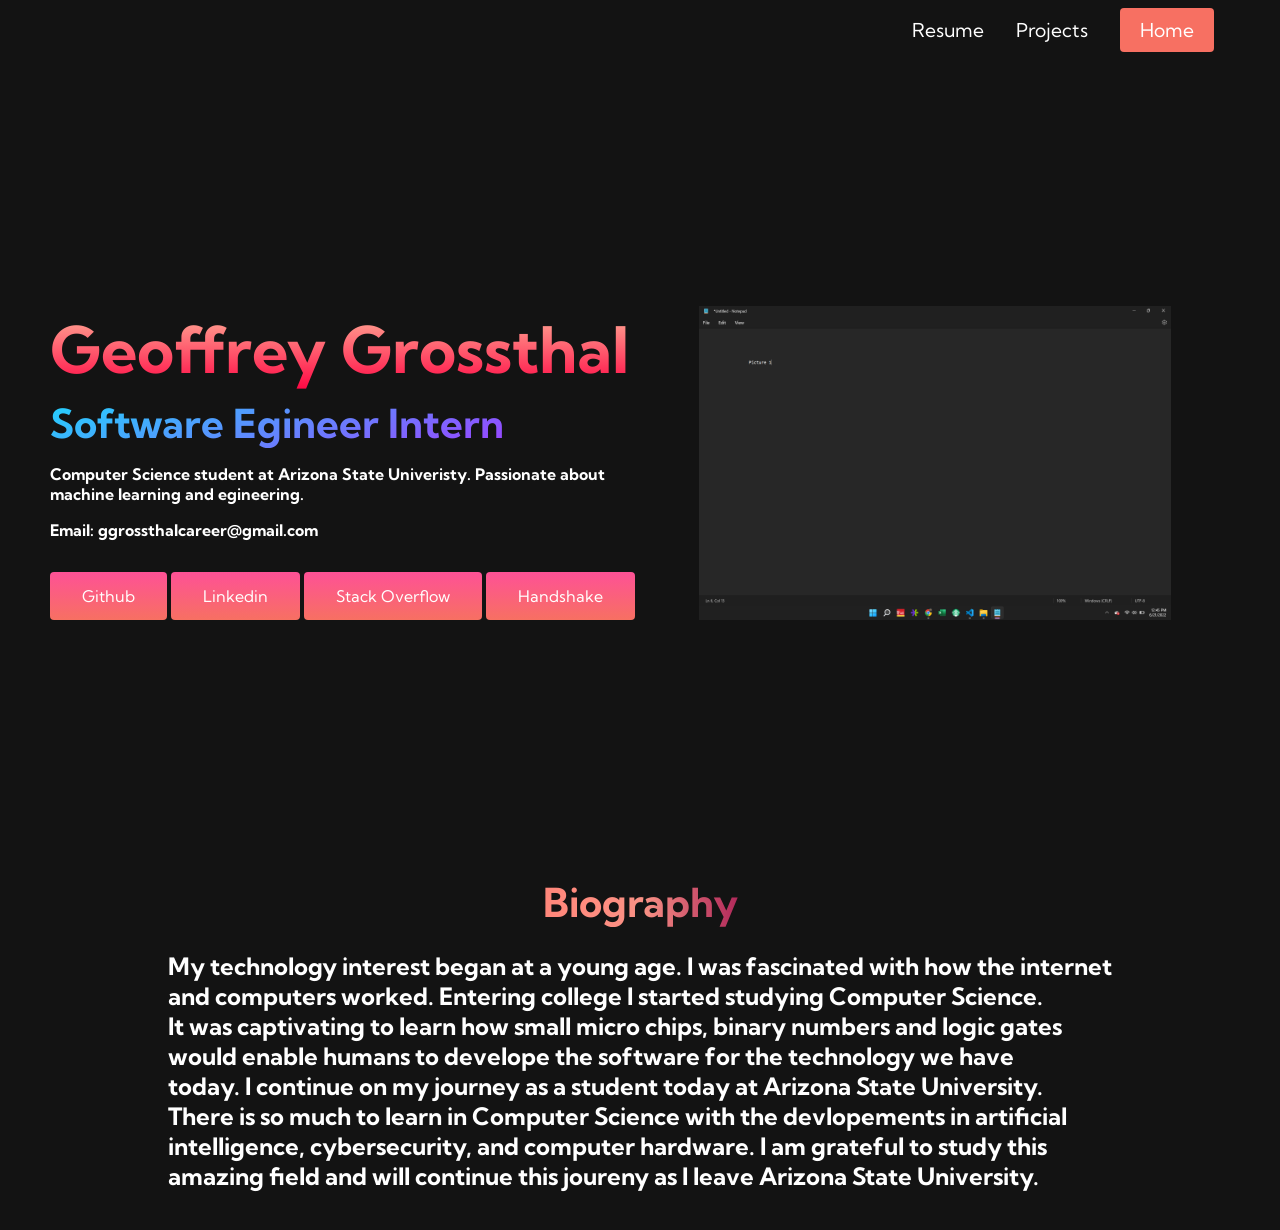
==== index.html @ 455f2c2e "First Commit" ====
<!--
  Programmer: Geoffrey Grossthal
  Program:    My personal website
  Date:       6/22/2022
  -->

<!DOCTYPE html>

<html lang="en">

  <!--Meta data used by the document-->
  <head> 
    <meta charset="UTF-8" />
    <meta name="viewport" content="width=device-width, initial-scale=1.0" />
    
    <!--Title of page-->
    <title>Geoffrey Grossthal</title>

    <!--Includes styles from styles.css-->
    <link rel="stylesheet" href="styles.css" />
     
    <!--Includes styles from fontawesome-->
    <link
      rel="stylesheet"
      href="https://use.fontawesome.com/releases/v5.14.0/css/all.css"
      integrity="sha384-HzLeBuhoNPvSl5KYnjx0BT+WB0QEEqLprO+NBkkk5gbc67FTaL7XIGa2w1L0Xbgc"
      crossorigin="anonymous"
    />

    <!--Includes styles from googleapis-->
    <link
      href="https://fonts.googleapis.com/css2?family=Kumbh+Sans:wght@400;700&display=swap"
      rel="stylesheet"
    />
  </head>

  

  <!-- Body of the web site -->
  <body>

    <!--Navigation bar on top-->
    <nav class="navbar">
      <div class="navbar__container">
        <div class="navbar__toggle" id="mobile-menu">
          <span class="bar"></span> <span class="bar"></span>
          <span class="bar"></span>
        </div>
        <ul class="navbar__menu">
          <li class="navbar__item">
            <a href="/resume.html" class="navbar__links">Resume</a>
          </li>
          <li class="navbar__item">
            <a href="/tech.html" class="navbar__links">Projects</a>
          </li>
          <li class="navbar__btn">
            <a href="/" class="button">Home</a>
          </li>
        </ul>
      </div>
    </nav>

    <!-- Home page introduction -->
    <div class="main">
      <div class="main__container">
        <div class="main__content">
          <h1>Geoffrey Grossthal</h1>
          <h2>Software Egineer Intern</h2>
          <p>Computer Science student at Arizona State Univeristy.
             Passionate about machine learning and egineering.
          </p>
          <p>Email: ggrossthalcareer@gmail.com</p>
          <button class="main__btn"><a href="https://github.com/geoffreygrossthal">Github</a></button>
          <button class="main__btn"><a href="https://www.linkedin.com/in/geoffrey-grossthal-615251238">Linkedin</a></button>
          <button class="main__btn"><a href="https://stackoverflow.com/users/12398765/geoffrey-grossthal">Stack Overflow</a></button>
          <button class="main__btn"><a href="#">Handshake</a></button>
        </div>
        <div class="main__img--container">
          <img id="main__img" src="images/pic1.png" />
        </div>
      </div>
    </div>
    
    <!--Bottom message -->
    <div class="biography">
      <h1>Biography</h1>
      <p>My technology interest began at a young age. I was fascinated with how the internet
        <br>and computers worked. Entering college I started studying Computer Science.
        <br>It was captivating to learn how small micro chips, binary numbers and logic gates
        <br>would enable humans to develope the software for the technology we have
        <br>today. I continue on my journey as a student today at Arizona State University. 
        <br>There is so much to learn in Computer Science with the devlopements in artificial
        <br>intelligence, cybersecurity, and computer hardware. I am grateful to study this
        <br>amazing field and will continue this joureny as I leave Arizona State University. 
      </p>
    </div>

    <script src="app.js"></script>
  </body>
</html>
---- styles.css ----
* {
  box-sizing: border-box;
  margin: 0;
  padding: 0;
  font-family: 'Kumbh Sans', sans-serif;
}

.navbar {
  background: #131313;
  height: 60px;
  display: flex;
  justify-content: center;
  align-items: center;
  font-size: 1.2rem;
  position: sticky;
  top: 0;
  z-index: 999;
}

.navbar__container {
  display: flex;
  justify-content: space-between;
  height: 80px;
  z-index: 1;
  width: 100%;
  max-width: 1300px;
  margin-right: auto;
  margin-left: auto;
  padding-right: 50px;
  padding-left: 50px;
}

.navbar__menu {
  display: flex;
  align-items: center;
  list-style: none;
  text-align: center;
}

.navbar__item {
  height: 80px;
}

.navbar__links {
  color: #fff;
  display: flex;
  align-items: center;
  justify-content: center;
  text-decoration: none;
  padding: 0 1rem;
  height: 100%;
}

.navbar__btn {
  display: flex;
  justify-content: center;
  align-items: center;
  padding: 0 1rem;
  width: 100%;
}

.button {
  display: flex;
  justify-content: center;
  align-items: center;
  text-decoration: none;
  padding: 10px 20px;
  height: 100%;
  width: 100%;
  border: none;
  outline: none;
  border-radius: 4px;
  background: #f77062;
  color: #fff;
}

.button:hover {
  background: #4837ff;
  transition: all 0.3s ease;
}

.navbar__links:hover {
  color: #f77062;
  transition: all 0.3s ease;
}

@media screen and (max-width: 960px) {
  .navbar__container {
    display: flex;
    justify-content: space-between;
    height: 80px;
    z-index: 1;
    width: 100%;
    max-width: 1300px;
    padding: 0;
  }

  .navbar__menu {
    display: grid;
    grid-template-columns: auto;
    margin: 0;
    width: 100%;
    position: absolute;
    top: -1000px;
    opacity: 1;
    transition: all 0.5s ease;
    height: 50vh;
    z-index: -1;
  }

  .navbar__menu.active {
    background: #131313;
    top: 100%;
    opacity: 1;
    transition: all 0.5s ease;
    z-index: 99;
    height: 50vh;
    font-size: 1.6rem;
  }

  .navbar__toggle .bar {
    width: 25px;
    height: 3px;
    margin: 5px auto;
    transition: all 0.3s ease-in-out;
    background: #fff;
  }

  .navbar__item {
    width: 100%;
  }

  .navbar__links {
    text-align: center;
    padding: 2rem;
    width: 100%;
    display: table;
  }

  .navbar__btn {
    padding-bottom: 2rem;
  }

  .button {
    display: flex;
    justify-content: center;
    align-items: center;
    width: 80%;
    height: 80px;
    margin: 0;
  }

  #mobile-menu {
    position: absolute;
    top: 20%;
    right: 5%;
    transform: translate(5%, 20%);
  }

  .navbar__toggle .bar {
    display: block;
    cursor: pointer;
  }

  #mobile-menu.is-active .bar:nth-child(2) {
    opacity: 0;
  }

  #mobile-menu.is-active .bar:nth-child(1) {
    transform: translateY(8px) rotate(45deg);
  }

  #mobile-menu.is-active .bar:nth-child(3) {
    transform: translateY(-8px) rotate(-45deg);
  }
}

/* Main Content CSS */
.main {
  background-color: #141414;
}

.main__container {
  display: grid;
  grid-template-columns: 1fr 1fr;
  align-items: center;
  justify-self: center;
  margin: 0 auto;
  height: 90vh;
  background-color: #131313;
  z-index: 1;
  width: 100%;
  max-width: 1300px;
  padding-right: 50px;
  padding-left: 50px;
}

.main__content {
  color: #fff;
  width: 100%;
}

.main__content h1 {
  font-size: 4rem;
  background-color: #ff8177;
  background-image: linear-gradient(to top, #ff0844 0%, #ffb199 100%);
  background-size: 100%;
  -webkit-background-clip: text;
  -moz-background-clip: text;
  -webkit-text-fill-color: transparent;
  -moz-text-fill-color: transparent;
}

.main__content h2 {
  font-size: 2.5rem;
  margin-top: 10px;
  background-color: #ff8177;
  background-image: linear-gradient(-20deg, #b721ff 0%, #21d4fd 100%);
  background-size: 100%;
  -webkit-background-clip: text;
  -moz-background-clip: text;
  -webkit-text-fill-color: transparent;
  -moz-text-fill-color: transparent;
}

.main__content p {
  margin-top: 1rem;
  font-size: 1rem;
  font-weight: 700;
}

.main__btn {
  font-size: 1rem;
  background-image: linear-gradient(to top, #f77062 0%, #fe5196 100%);
  padding: 14px 32px;
  border: none;
  border-radius: 4px;
  color: #fff;
  margin-top: 2rem;
  cursor: pointer;
  position: relative;
  transition: all 0.35s;
  outline: none;
}

.main__btn a {
  position: relative;
  z-index: 2;
  color: #fff;
  text-decoration: none;
}

.main__btn:after {
  position: absolute;
  content: '';
  top: 0;
  left: 0;
  width: 0;
  height: 100%;
  background: #4837ff;
  transition: all 0.35s;
  border-radius: 4px;
}

.main__btn:hover {
  color: #fff;
}

.main__btn:hover:after {
  width: 100%;
}

.main__img--container {
  text-align: center;
}

#main__img {
  height: 80%;
  width: 80%;
}

/* Mobile Responsive */
@media screen and (max-width: 768px) {
  .main__container {
    display: grid;
    grid-template-columns: auto;
    align-items: center;
    justify-self: center;
    width: 100%;
    margin: 0 auto;
    height: 90vh;
  }

  .main__content {
    text-align: center;
    margin-bottom: 4rem;
  }

  .main__content h1 {
    font-size: 2.5rem;
    margin-top: 2rem;
  }

  .main__content h2 {
    font-size: 3rem;
  }

  .main__content p {
    margin-top: 1rem;
    font-size: 1.5rem;
  }
}

@media screen and (max-width: 480px) {
  .main__content h1 {
    font-size: 2rem;
    margin-top: 3rem;
  }

  .main__content h2 {
    font-size: 2rem;
  }

  .main__content p {
    margin-top: 2rem;
    font-size: 1.5rem;
  }

  .main__btn {
    padding: 12px 36px;
    margin: 2.5rem 0;
  }
}

/* Biography Section */
.biography {
  background: #131313;
  display: flex;
  flex-direction: column;
  justify-content: center;
  align-items: center;
  height: 40vh;
}

.biography h1 {
  background-color: #ff8177;
  background-image: linear-gradient(
    to right,
    #ff8177 0%,
    #ff867a 0%,
    #ff8c7f 21%,
    #f99185 52%,
    #cf556c 78%,
    #b12a5b 100%
  );
  background-size: 100%;
  -webkit-background-clip: text;
  -moz-background-clip: text;
  -webkit-text-fill-color: transparent;
  -moz-text-fill-color: transparent;
  margin-bottom: 1rem;
  font-size: 2.5rem;
}

.biography p {
  margin-top: 0.5rem;
  margin-bottom: 2rem;
  font-size: 1.5rem;
  font-weight: 700;
  color: #fff;
}

@media screen and (max-width: 960px) {
  .biography {
    height: 1600px;
  }

  .biography h1 {
    font-size: 2rem;
    margin-top: 12rem;
  }
}

@media screen and (max-width: 480px) {
  .biography {
    height: 1400px;
  }

  .biography h1 {
    font-size: 1.2rem;
  }

  .biography p {
    margin-top: 1rem;
    font-size: 1.5rem;
  }
}



/* Resume CSS */
.resume {
  background-color: #141414;
}

.resume__container {
  display: grid;
  grid-template-columns: 1fr 1fr;
  align-items: center;
  justify-self: center;
  margin: 0 auto;
  height: 120vh;
  background-color: #131313;
  z-index: 1;
  width: 100%;
  max-width: 1300px;
  padding-right: 50px;
  padding-left: 50px;
}

.resume__content {
  color: #fff;
  width: 100%;
}

.resume__content h1 {
  font-size: 4rem;
  background-color: #ff8177;
  background-image: linear-gradient(to top, #ff0844 0%, #ffb199 100%);
  background-size: 100%;
  -webkit-background-clip: text;
  -moz-background-clip: text;
  -webkit-text-fill-color: transparent;
  -moz-text-fill-color: transparent;
}

.resume__content p {
  margin-top: 1rem;
  font-size: 1rem;
  font-weight: 700;
}
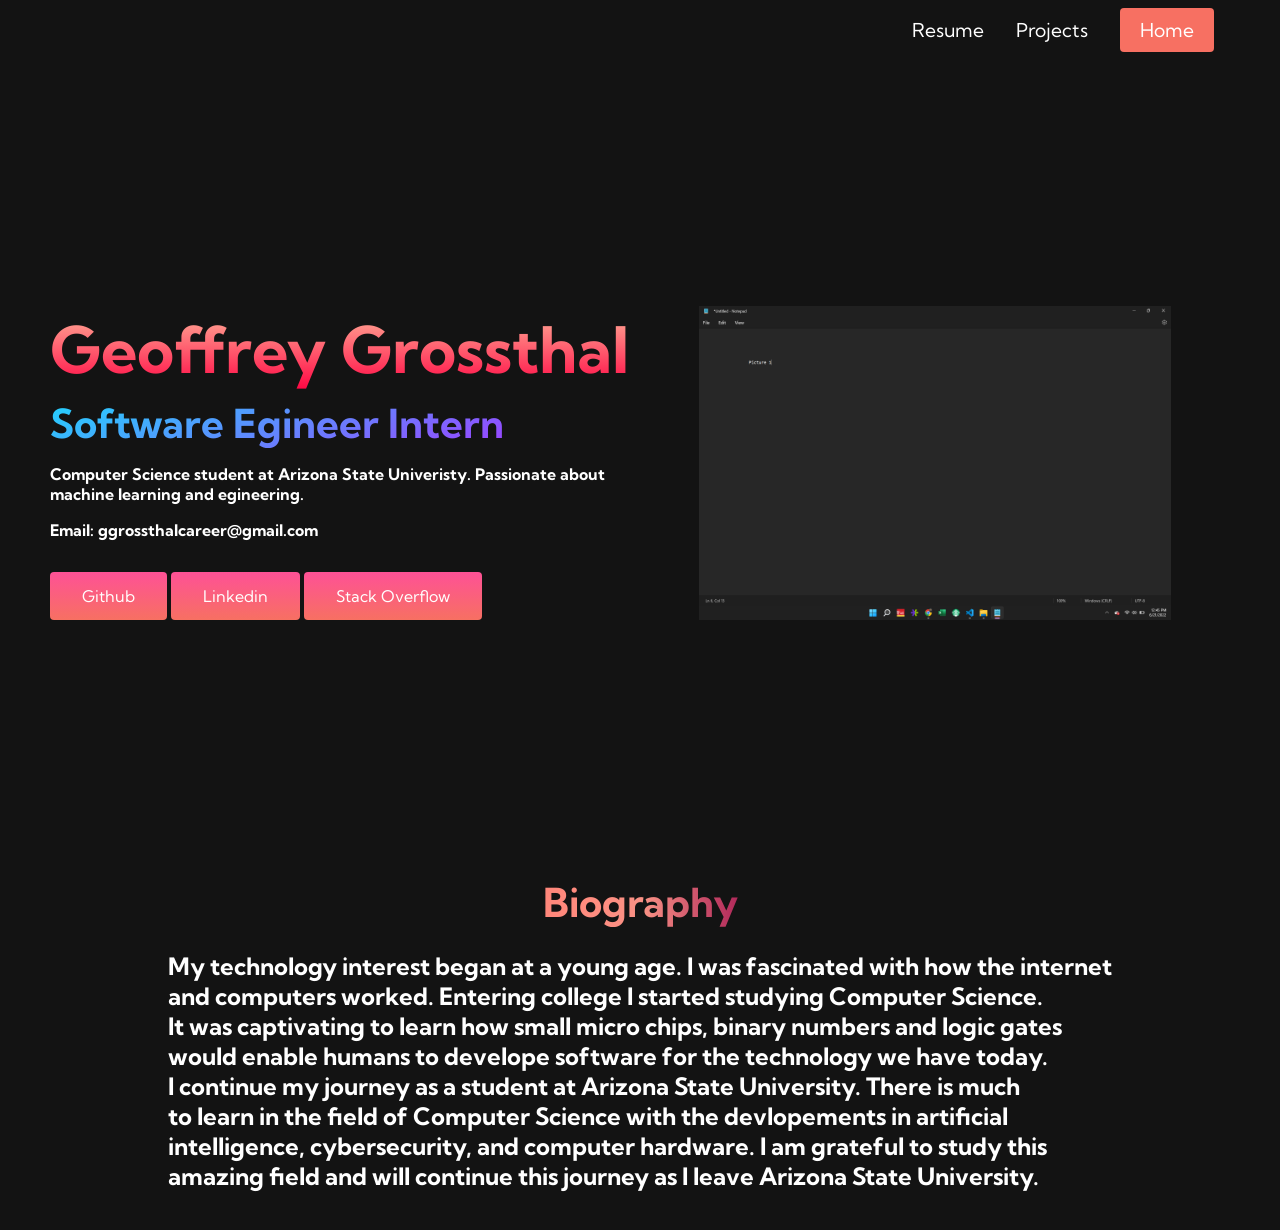
==== commit e9c84d37: "Commit 3" ====
--- a/index.html
+++ b/index.html
@@ -4,8 +4,11 @@
   Date:       6/22/2022
   -->
 
+<!-- The declaration is not an HTML tag. It is information to the browser about what document type to expect.
+In HTML5, the <!DOCTYPE> declaration is simple:-->
 <!DOCTYPE html>
 
+<!--Tells the browser what langauge the html is written in-->
 <html lang="en">
 
   <!--Meta data used by the document-->
@@ -36,7 +39,7 @@
 
   
 
-  <!-- Body of the web site -->
+  <!-- Body of the website -->
   <body>
 
     <!--Navigation bar on top-->
@@ -73,7 +76,6 @@
           <button class="main__btn"><a href="https://github.com/geoffreygrossthal">Github</a></button>
           <button class="main__btn"><a href="https://www.linkedin.com/in/geoffrey-grossthal-615251238">Linkedin</a></button>
           <button class="main__btn"><a href="https://stackoverflow.com/users/12398765/geoffrey-grossthal">Stack Overflow</a></button>
-          <button class="main__btn"><a href="#">Handshake</a></button>
         </div>
         <div class="main__img--container">
           <img id="main__img" src="images/pic1.png" />
@@ -87,11 +89,11 @@
       <p>My technology interest began at a young age. I was fascinated with how the internet
         <br>and computers worked. Entering college I started studying Computer Science.
         <br>It was captivating to learn how small micro chips, binary numbers and logic gates
-        <br>would enable humans to develope the software for the technology we have
-        <br>today. I continue on my journey as a student today at Arizona State University. 
-        <br>There is so much to learn in Computer Science with the devlopements in artificial
+        <br>would enable humans to develope software for the technology we have today.
+        <br>I continue my journey as a student at Arizona State University. There is much
+        <br>to learn in the field of Computer Science with the devlopements in artificial
         <br>intelligence, cybersecurity, and computer hardware. I am grateful to study this
-        <br>amazing field and will continue this joureny as I leave Arizona State University. 
+        <br>amazing field and will continue this journey as I leave Arizona State University. 
       </p>
     </div>
 
--- a/styles.css
+++ b/styles.css
@@ -175,7 +175,7 @@
   }
 }
 
-/* Main Content CSS */
+/* Main Page */
 .main {
   background-color: #141414;
 }
@@ -279,7 +279,7 @@
   width: 80%;
 }
 
-/* Mobile Responsive */
+/* Mobile Responsive Main Page */
 @media screen and (max-width: 768px) {
   .main__container {
     display: grid;
@@ -332,7 +332,7 @@
   }
 }
 
-/* Biography Section */
+/* Biography Section Main Page */
 .biography {
   background: #131313;
   display: flex;
@@ -409,7 +409,7 @@
   align-items: center;
   justify-self: center;
   margin: 0 auto;
-  height: 120vh;
+  height: 160vh;
   background-color: #131313;
   z-index: 1;
   width: 100%;
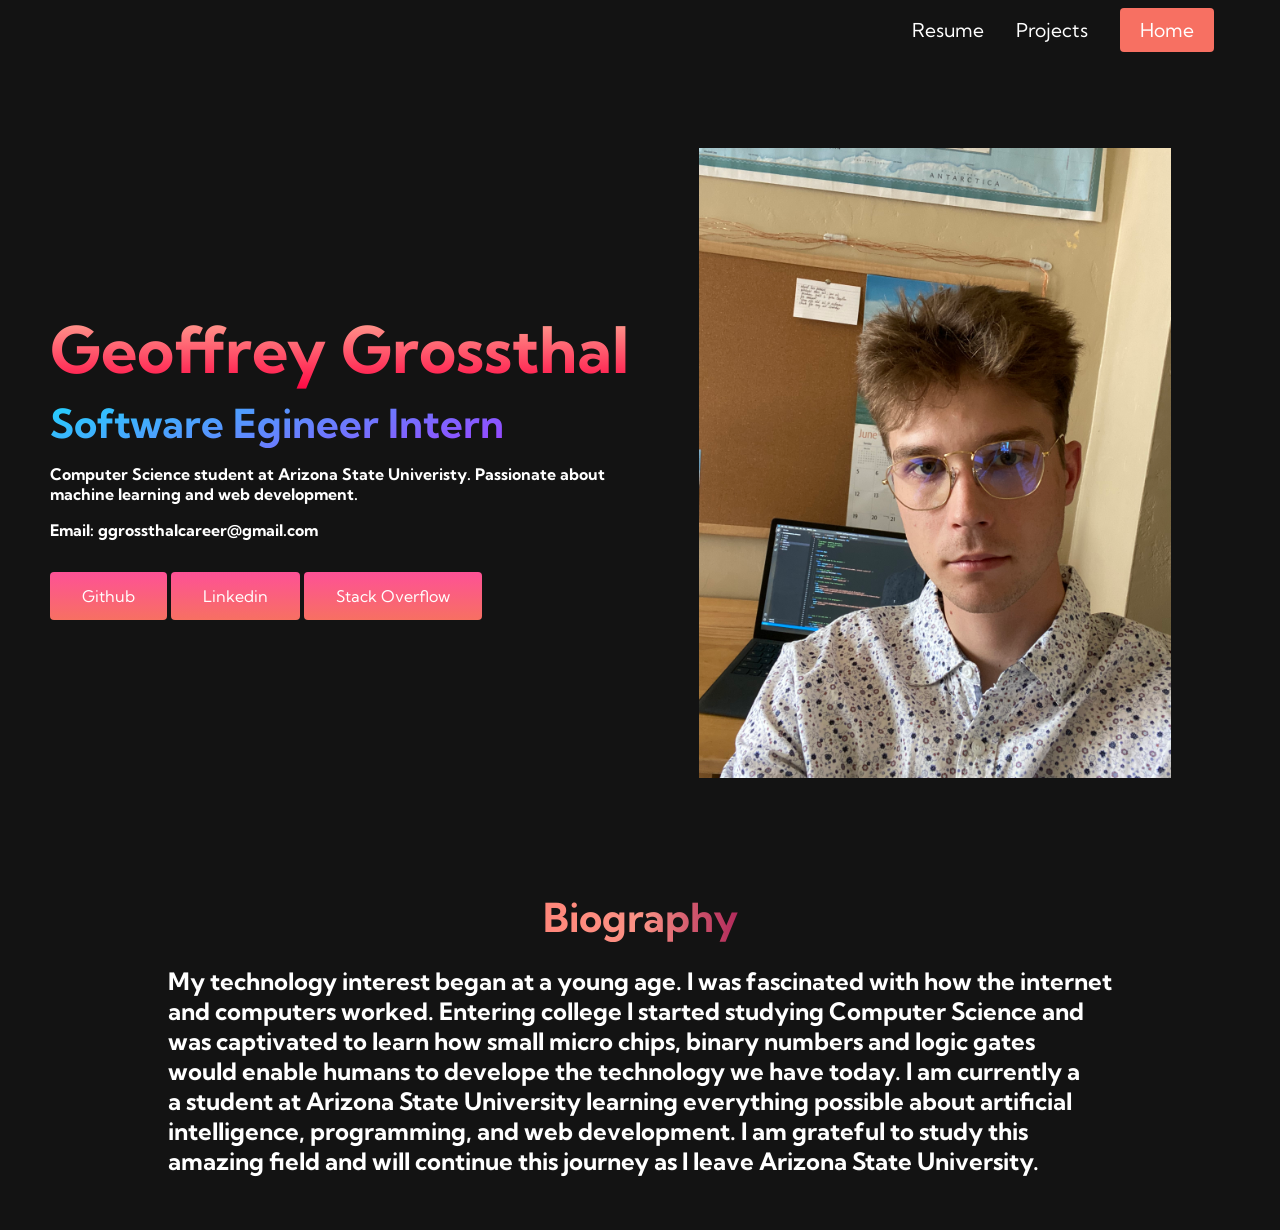
==== commit ccd314a3: "Commit 4" ====
--- a/index.html
+++ b/index.html
@@ -70,7 +70,7 @@
           <h1>Geoffrey Grossthal</h1>
           <h2>Software Egineer Intern</h2>
           <p>Computer Science student at Arizona State Univeristy.
-             Passionate about machine learning and egineering.
+             Passionate about machine learning and web development.
           </p>
           <p>Email: ggrossthalcareer@gmail.com</p>
           <button class="main__btn"><a href="https://github.com/geoffreygrossthal">Github</a></button>
@@ -78,7 +78,7 @@
           <button class="main__btn"><a href="https://stackoverflow.com/users/12398765/geoffrey-grossthal">Stack Overflow</a></button>
         </div>
         <div class="main__img--container">
-          <img id="main__img" src="images/pic1.png" />
+          <img id="main__img" src="images/selfPortriat.png" />
         </div>
       </div>
     </div>
@@ -87,12 +87,11 @@
     <div class="biography">
       <h1>Biography</h1>
       <p>My technology interest began at a young age. I was fascinated with how the internet
-        <br>and computers worked. Entering college I started studying Computer Science.
-        <br>It was captivating to learn how small micro chips, binary numbers and logic gates
-        <br>would enable humans to develope software for the technology we have today.
-        <br>I continue my journey as a student at Arizona State University. There is much
-        <br>to learn in the field of Computer Science with the devlopements in artificial
-        <br>intelligence, cybersecurity, and computer hardware. I am grateful to study this
+        <br>and computers worked. Entering college I started studying Computer Science and
+        <br>was captivated to learn how small micro chips, binary numbers and logic gates
+        <br>would enable humans to develope the technology we have today. I am currently a 
+        <br>a student at Arizona State University learning everything possible about artificial
+        <br>intelligence, programming, and web development. I am grateful to study this
         <br>amazing field and will continue this journey as I leave Arizona State University. 
       </p>
     </div>
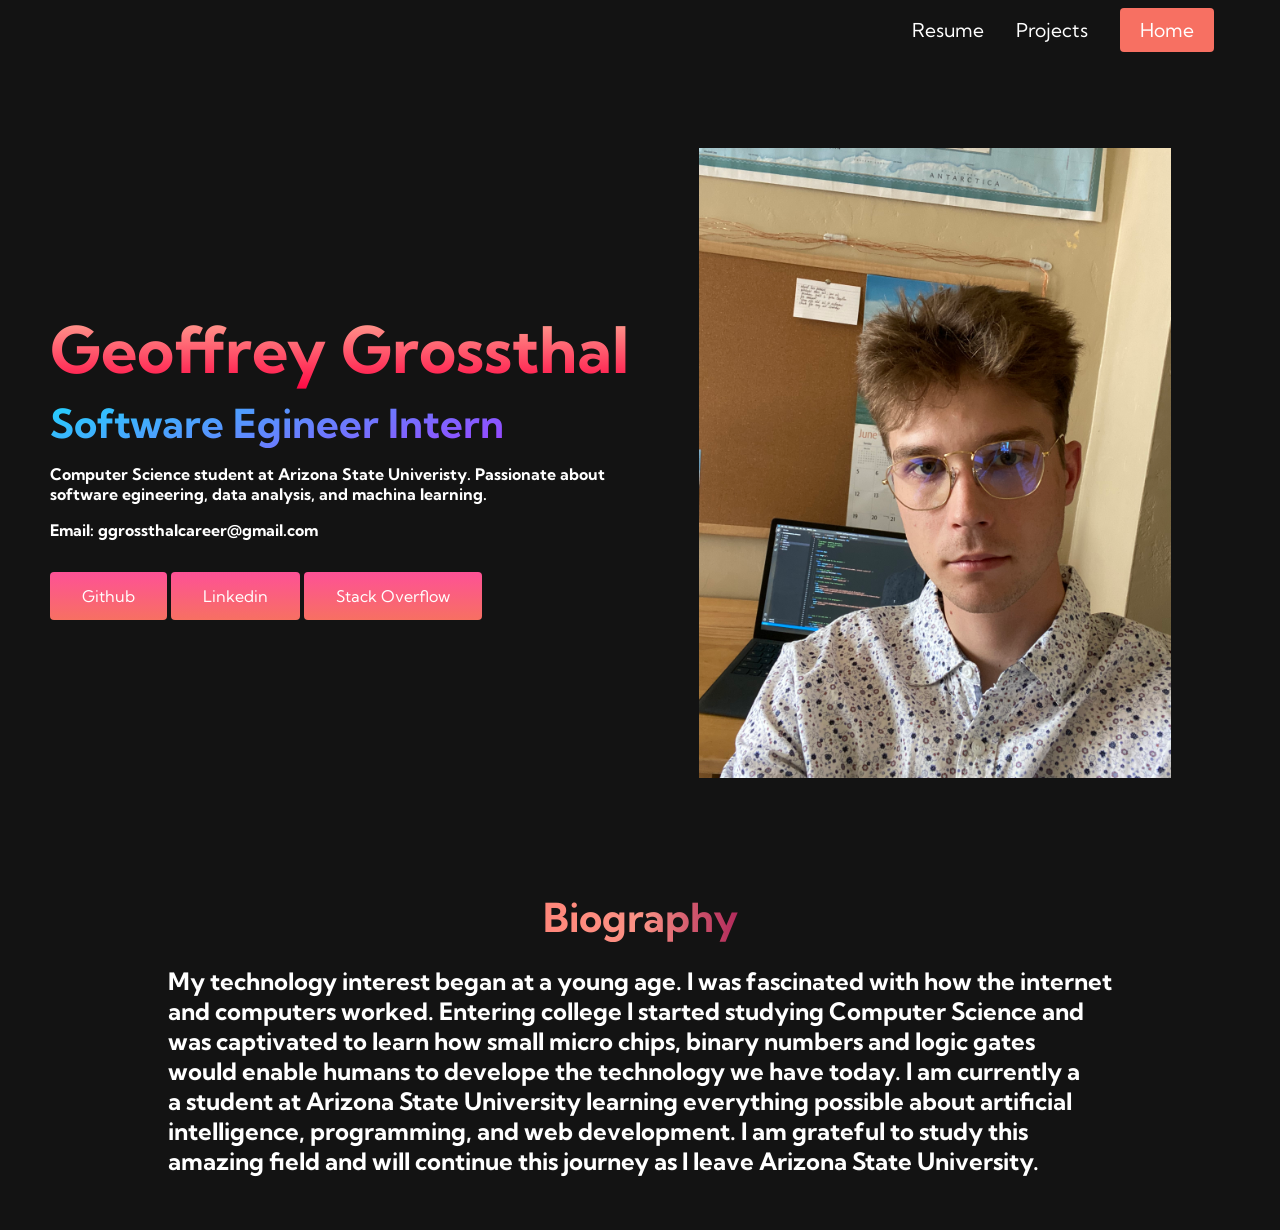
==== commit 4e1ecbf6: "Commit 5" ====
--- a/index.html
+++ b/index.html
@@ -37,10 +37,10 @@
     />
   </head>
 
-  
 
   <!-- Body of the website -->
   <body>
+
 
     <!--Navigation bar on top-->
     <nav class="navbar">
@@ -63,6 +63,7 @@
       </div>
     </nav>
 
+
     <!-- Home page introduction -->
     <div class="main">
       <div class="main__container">
@@ -70,7 +71,8 @@
           <h1>Geoffrey Grossthal</h1>
           <h2>Software Egineer Intern</h2>
           <p>Computer Science student at Arizona State Univeristy.
-             Passionate about machine learning and web development.
+             Passionate about software egineering, data analysis,
+             and machina learning.
           </p>
           <p>Email: ggrossthalcareer@gmail.com</p>
           <button class="main__btn"><a href="https://github.com/geoffreygrossthal">Github</a></button>
@@ -83,6 +85,7 @@
       </div>
     </div>
     
+
     <!--Bottom message -->
     <div class="biography">
       <h1>Biography</h1>
@@ -96,6 +99,8 @@
       </p>
     </div>
 
+    <!--Code for toggle-->
     <script src="app.js"></script>
+
   </body>
 </html>
--- a/styles.css
+++ b/styles.css
@@ -5,6 +5,7 @@
   font-family: 'Kumbh Sans', sans-serif;
 }
 
+/*Navigation Bar*/
 .navbar {
   background: #131313;
   height: 60px;
@@ -84,6 +85,7 @@
   transition: all 0.3s ease;
 }
 
+/*Mobile Navigation Bar*/
 @media screen and (max-width: 960px) {
   .navbar__container {
     display: flex;
@@ -175,6 +177,7 @@
   }
 }
 
+
 /* Main Page */
 .main {
   background-color: #141414;
@@ -331,6 +334,7 @@
     margin: 2.5rem 0;
   }
 }
+
 
 /* Biography Section Main Page */
 .biography {
@@ -370,6 +374,7 @@
   color: #fff;
 }
 
+/* Mobile Biography Section Main Page */
 @media screen and (max-width: 960px) {
   .biography {
     height: 1600px;
@@ -395,7 +400,6 @@
     font-size: 1.5rem;
   }
 }
-
 
 
 /* Resume CSS */
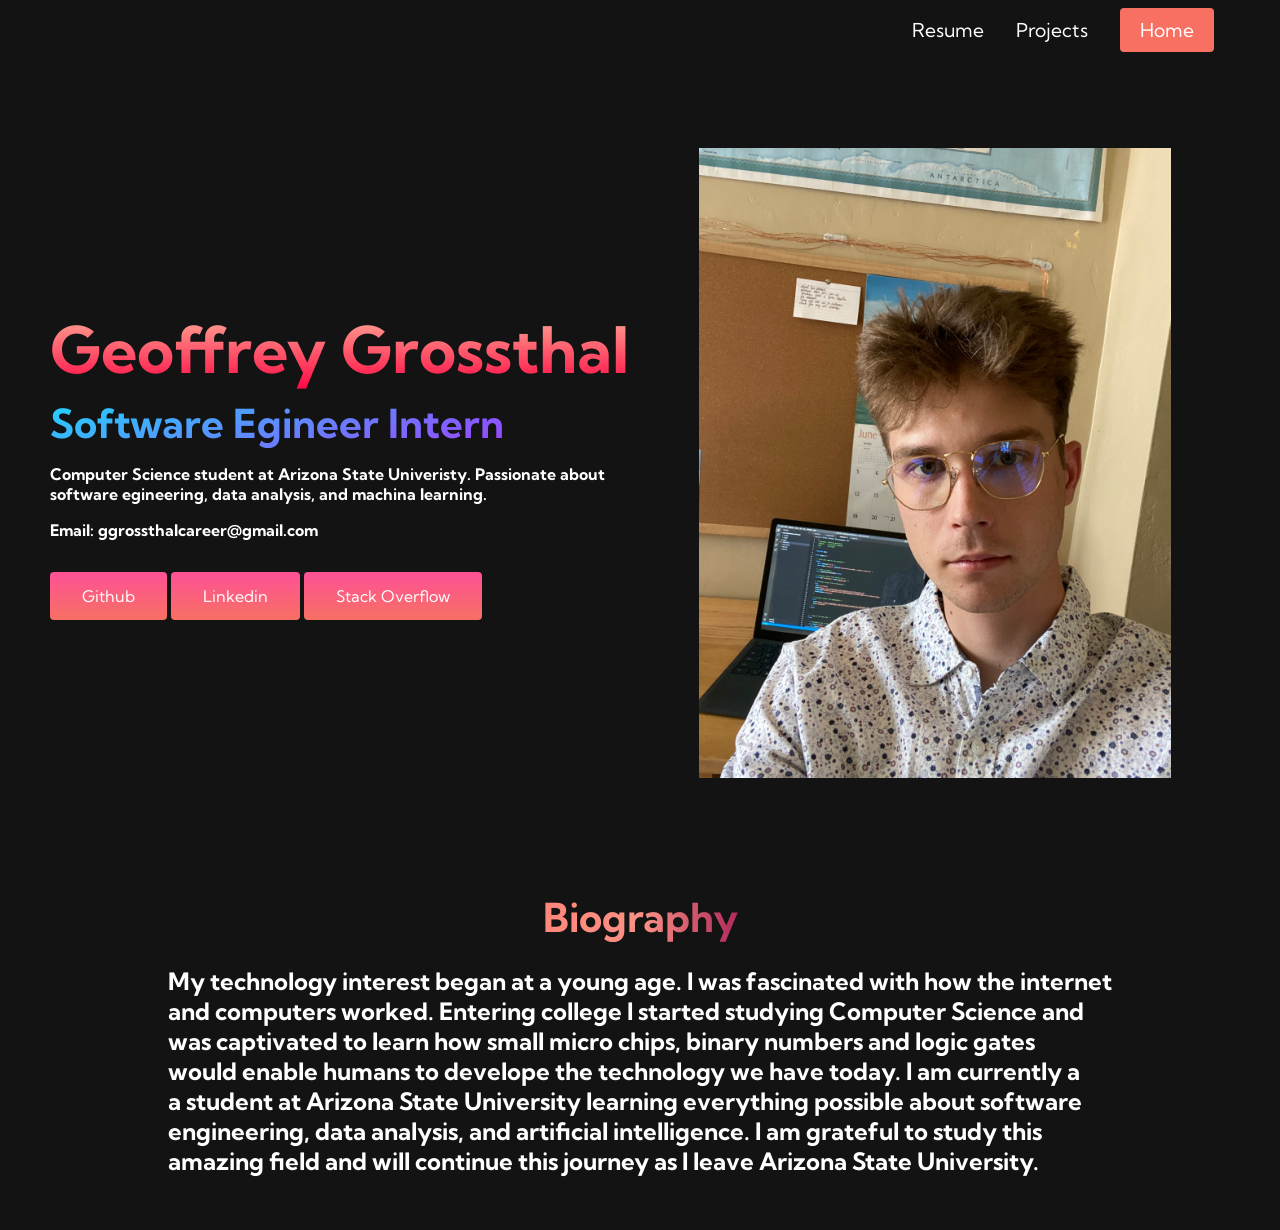
==== commit bcc55e9f: "Commit 10" ====
--- a/index.html
+++ b/index.html
@@ -10,6 +10,7 @@
 
 <!--Tells the browser what langauge the html is written in-->
 <html lang="en">
+
 
   <!--Meta data used by the document-->
   <head> 
@@ -54,7 +55,7 @@
             <a href="/resume.html" class="navbar__links">Resume</a>
           </li>
           <li class="navbar__item">
-            <a href="/tech.html" class="navbar__links">Projects</a>
+            <a href="/projects.html" class="navbar__links">Projects</a>
           </li>
           <li class="navbar__btn">
             <a href="/" class="button">Home</a>
@@ -86,15 +87,15 @@
     </div>
     
 
-    <!--Bottom message -->
+    <!-- Biography -->
     <div class="biography">
       <h1>Biography</h1>
       <p>My technology interest began at a young age. I was fascinated with how the internet
         <br>and computers worked. Entering college I started studying Computer Science and
         <br>was captivated to learn how small micro chips, binary numbers and logic gates
         <br>would enable humans to develope the technology we have today. I am currently a 
-        <br>a student at Arizona State University learning everything possible about artificial
-        <br>intelligence, programming, and web development. I am grateful to study this
+        <br>a student at Arizona State University learning everything possible about software 
+        <br>engineering, data analysis, and artificial intelligence. I am grateful to study this
         <br>amazing field and will continue this journey as I leave Arizona State University. 
       </p>
     </div>
--- a/styles.css
+++ b/styles.css
@@ -5,6 +5,7 @@
   font-family: 'Kumbh Sans', sans-serif;
 }
 
+
 /*Navigation Bar*/
 .navbar {
   background: #131313;
@@ -85,7 +86,7 @@
   transition: all 0.3s ease;
 }
 
-/*Mobile Navigation Bar*/
+/*Mobile Responsive Navigation Bar */
 @media screen and (max-width: 960px) {
   .navbar__container {
     display: flex;
@@ -178,6 +179,7 @@
 }
 
 
+
 /* Main Page */
 .main {
   background-color: #141414;
@@ -336,7 +338,8 @@
 }
 
 
-/* Biography Section Main Page */
+
+/* Biography */
 .biography {
   background: #131313;
   display: flex;
@@ -374,14 +377,14 @@
   color: #fff;
 }
 
-/* Mobile Biography Section Main Page */
+/* Mobile Responsive Biography */
 @media screen and (max-width: 960px) {
   .biography {
     height: 1600px;
   }
 
   .biography h1 {
-    font-size: 2rem;
+    font-size: 3rem;
     margin-top: 12rem;
   }
 }
@@ -397,12 +400,13 @@
 
   .biography p {
     margin-top: 1rem;
-    font-size: 1.5rem;
-  }
-}
-
-
-/* Resume CSS */
+    font-size: 1rem;
+  }
+}
+
+
+
+/* Resume */
 .resume {
   background-color: #141414;
 }
@@ -444,6 +448,55 @@
   font-weight: 700;
 }
 
+/* Mobile Responsive Resume */
+@media screen and (max-width: 768px) {
+  .resume__container {
+    display: grid;
+    grid-template-columns: auto;
+    align-items: center;
+    justify-self: center;
+    width: 100%;
+    margin: 0 auto;
+    height: 310vh; 
+  }
+
+  .resume__content {
+    text-align: center;
+    margin-bottom: 4rem;
+  }
+
+  .resume__content h1 {
+    font-size: 2.5rem;
+    margin-top: 2rem;
+  }
+
+  .resume__content h2 {
+    font-size: 3rem;
+  }
+
+  .resume__content p {
+    margin-top: 1rem;
+    font-size: 1.5rem;
+  }
+}
+
+@media screen and (max-width: 480px) {
+  .resume__content h1 {
+    font-size: 2rem;
+    margin-top: 3rem;
+  }
+
+  .resume__content h2 {
+    font-size: 2rem;
+  }
+
+  .resume__content p {
+    margin-top: 2rem;
+    font-size: 1.5rem;
+  }
+
+}
+
 
   
  
